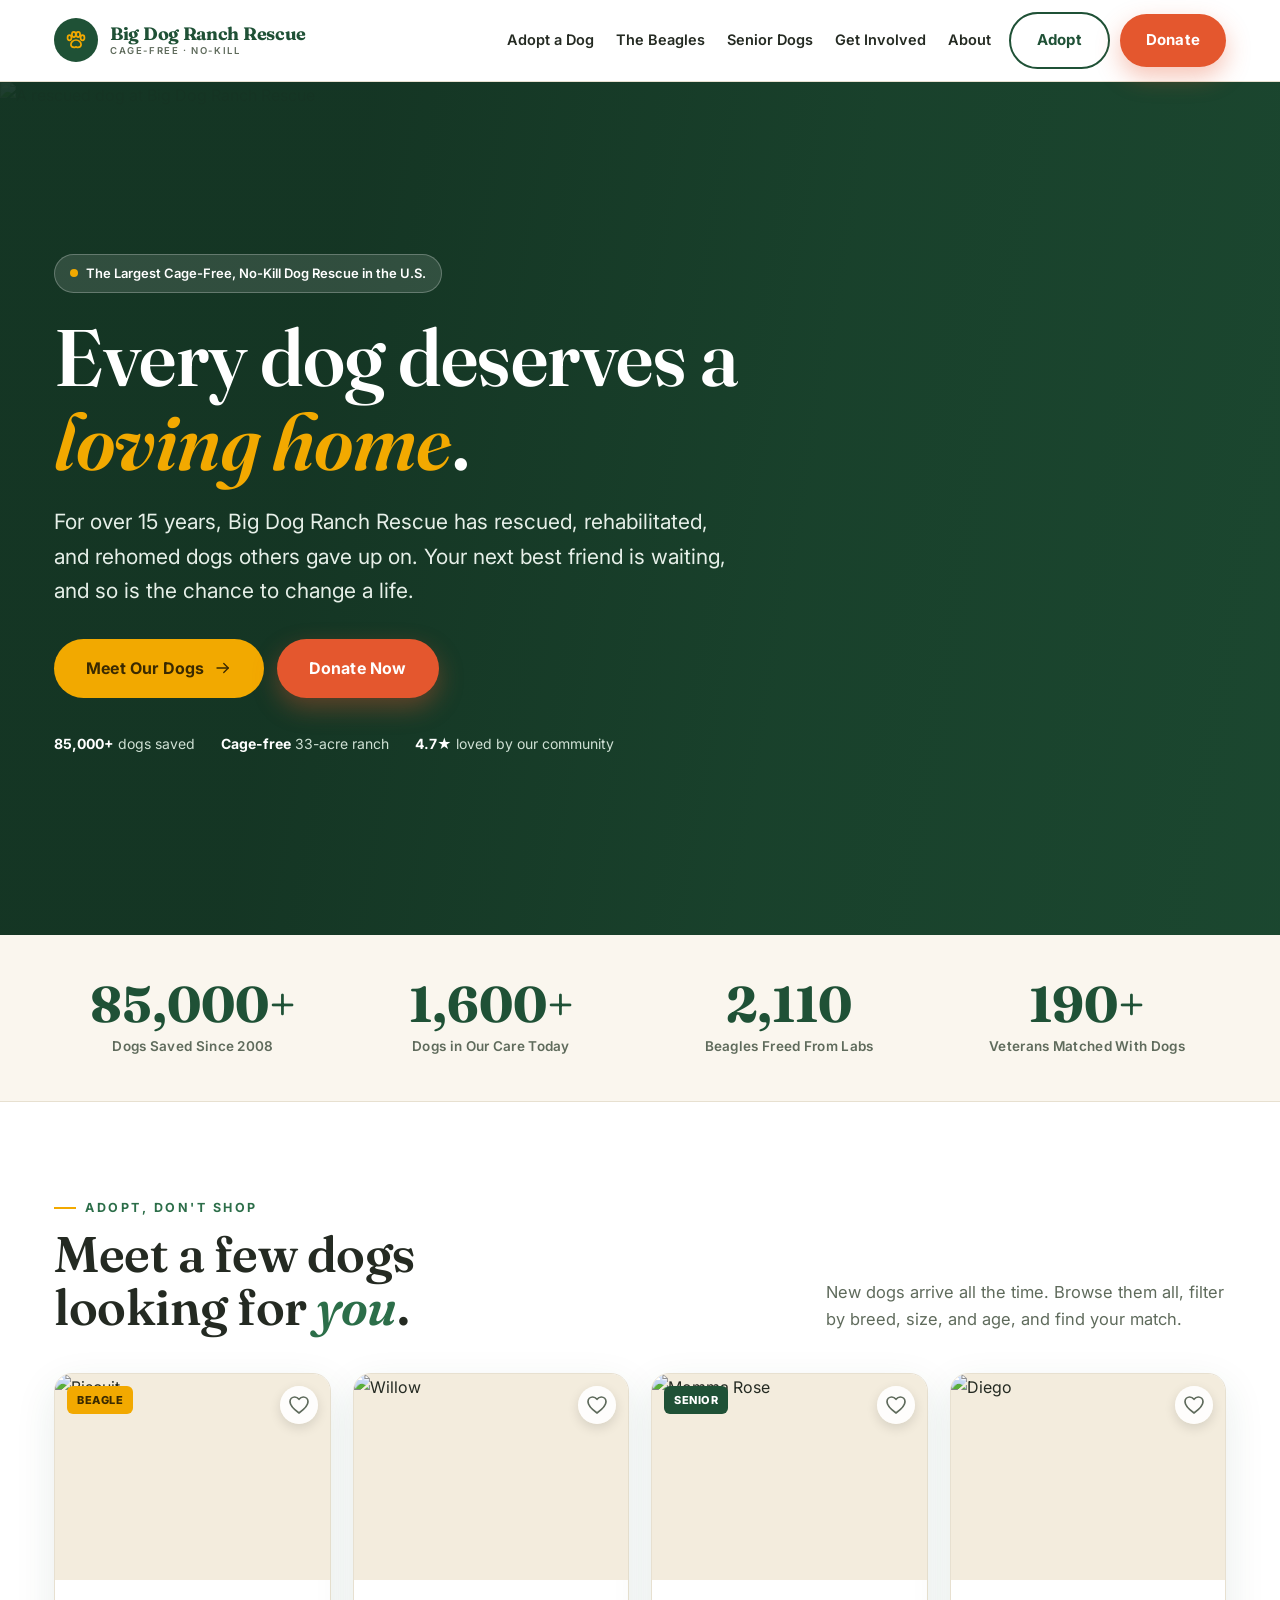
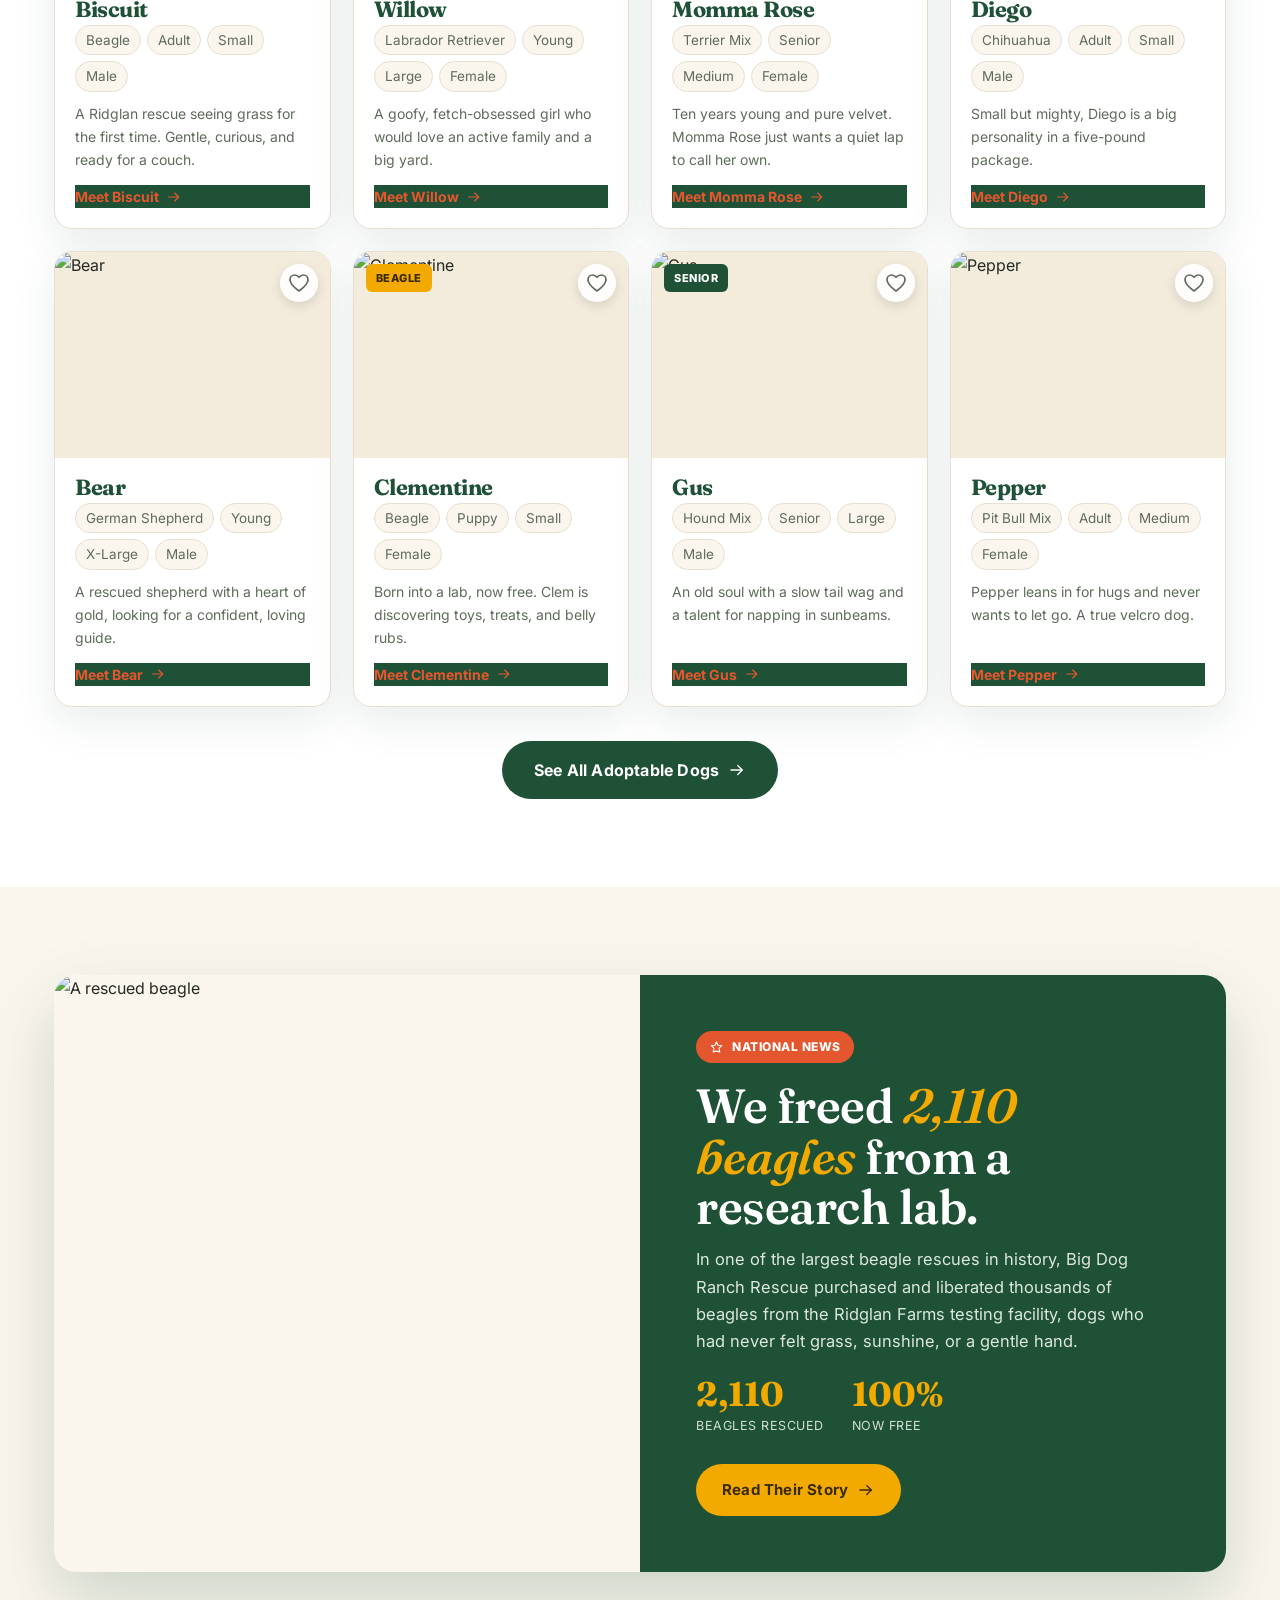
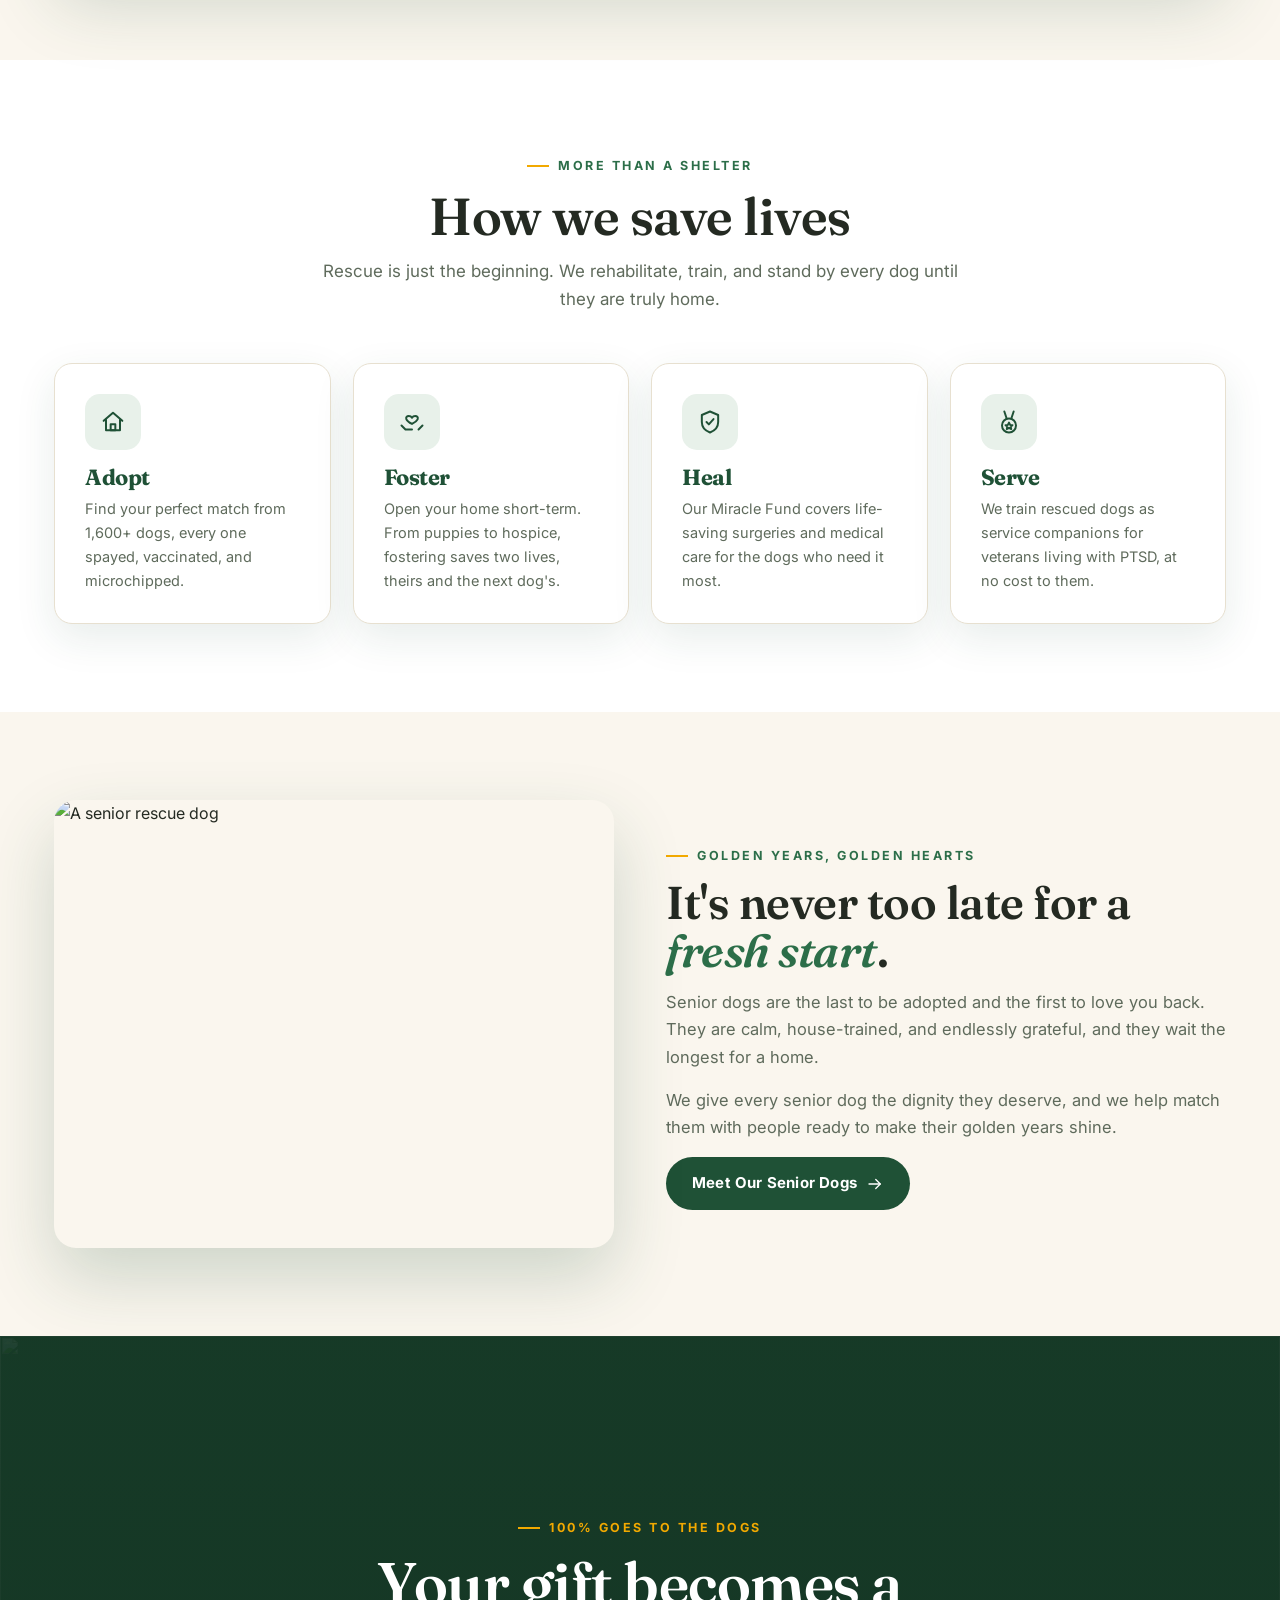
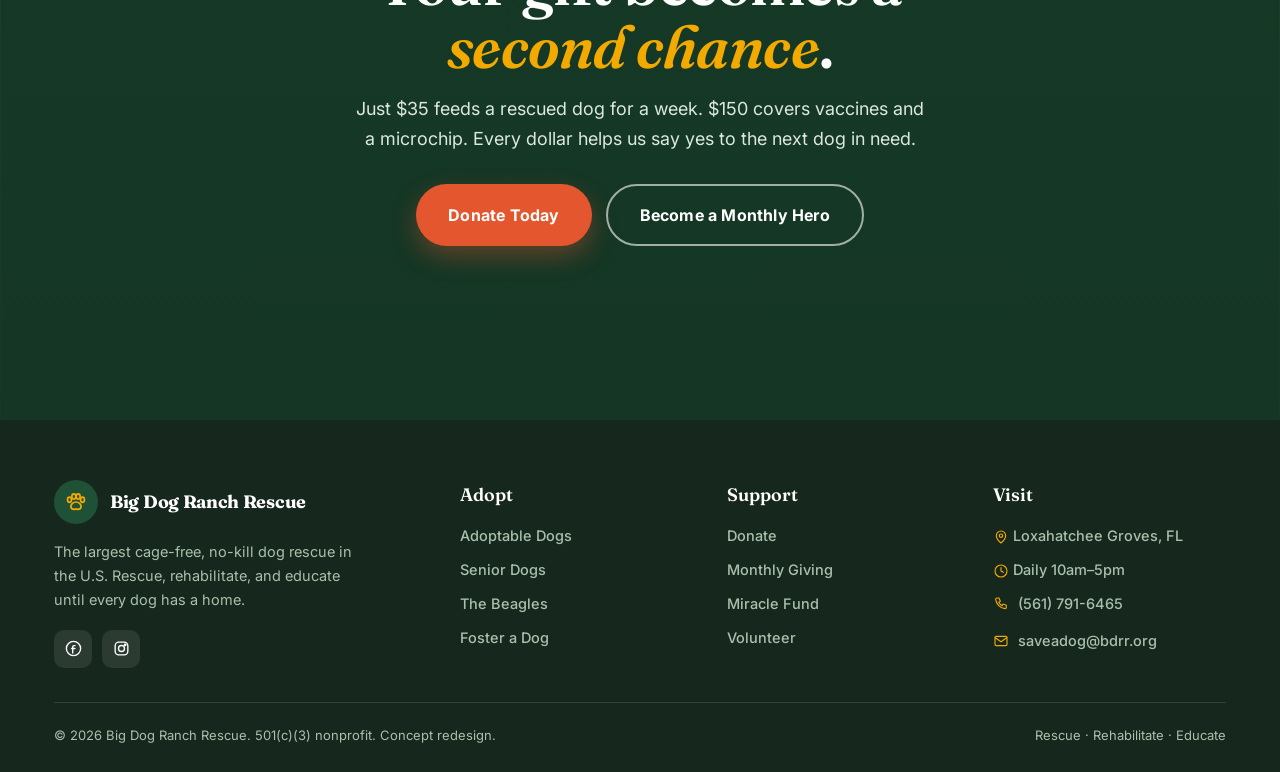
==== index.html @ afd56306 "Concept redesign for Big Dog Ranch Rescue Modern donation-focused site: home, adoptable dogs with li" ====
<!DOCTYPE html>
<html lang="en">
<head>
<meta charset="UTF-8" />
<meta name="viewport" content="width=device-width, initial-scale=1.0" />
<title>Big Dog Ranch Rescue | The Largest Cage-Free, No-Kill Dog Rescue in the U.S.</title>
<meta name="description" content="Big Dog Ranch Rescue is the largest cage-free, no-kill dog rescue in the U.S. Adopt, foster, volunteer, or donate and help us save every dog. Serving Florida & Alabama since 2008." />
<meta name="theme-color" content="#1f5136" />
<link rel="preconnect" href="https://fonts.googleapis.com" />
<link rel="preconnect" href="https://fonts.gstatic.com" crossorigin />
<link href="https://fonts.googleapis.com/css2?family=Fraunces:ital,opsz,wght@0,9..144,500;0,9..144,600;0,9..144,700;1,9..144,500;1,9..144,600&family=Inter:wght@400;500;600;700;800&display=swap" rel="stylesheet" />
<link rel="stylesheet" href="assets/styles.css" />
</head>
<body>

<header class="nav"><div class="wrap">
  <a href="index.html" class="brand">
    <span class="mark"><svg class="i"><use href="#i-paw"/></svg></span>
    <span class="bn">Big Dog Ranch Rescue<small>Cage-Free &middot; No-Kill</small></span>
  </a>
  <nav class="links" id="navlinks">
    <a href="dogs.html">Adopt a Dog</a>
    <a href="beagles.html">The Beagles</a>
    <a href="seniors.html">Senior Dogs</a>
    <a href="get-involved.html">Get Involved</a>
    <a href="about.html">About</a>
  </nav>
  <div class="nav-cta">
    <a href="dogs.html" class="btn btn-out">Adopt</a>
    <a href="donate.html" class="btn btn-donate">Donate</a>
    <button class="menu-btn" id="menuBtn" aria-label="Menu"><span></span><span></span><span></span></button>
  </div>
</div></header>

<!-- HERO -->
<section class="hero">
  <div class="bg"><img src="https://placedog.net/1700/1000?id=200" alt="A rescued dog at Big Dog Ranch Rescue" /></div>
  <div class="wrap">
    <span class="pill"><span class="dot"></span> The Largest Cage-Free, No-Kill Dog Rescue in the U.S.</span>
    <h1>Every dog deserves a <em>loving home</em>.</h1>
    <p class="lead">For over 15 years, Big Dog Ranch Rescue has rescued, rehabilitated, and rehomed dogs others gave up on. Your next best friend is waiting, and so is the chance to change a life.</p>
    <div class="hero-actions">
      <a href="dogs.html" class="btn btn-gold btn-lg">Meet Our Dogs <svg class="i"><use href="#i-arrow"/></svg></a>
      <a href="donate.html" class="btn btn-donate btn-lg">Donate Now</a>
    </div>
    <div class="hero-trust">
      <span><b>85,000+</b> dogs saved</span>
      <span><b>Cage-free</b> 33-acre ranch</span>
      <span><b>4.7&#9733;</b> loved by our community</span>
    </div>
  </div>
</section>

<!-- STATS -->
<section class="stats" data-stats style="padding:0">
  <div class="wrap">
    <div class="stat"><b data-count="85000" data-suffix="+">0</b><span>Dogs Saved Since 2008</span></div>
    <div class="stat"><b data-count="1600" data-suffix="+">0</b><span>Dogs in Our Care Today</span></div>
    <div class="stat"><b data-count="2110">0</b><span>Beagles Freed From Labs</span></div>
    <div class="stat"><b data-count="190" data-suffix="+">0</b><span>Veterans Matched With Dogs</span></div>
  </div>
</section>

<!-- FEATURED DOGS -->
<section>
  <div class="wrap">
    <div class="head-row">
      <div>
        <span class="eyebrow">Adopt, Don't Shop</span>
        <h2>Meet a few dogs looking for <em>you</em>.</h2>
      </div>
      <p>New dogs arrive all the time. Browse them all, filter by breed, size, and age, and find your match.</p>
    </div>
    <div class="dog-grid" id="featured-dogs"></div>
    <div style="text-align:center;margin-top:34px">
      <a href="dogs.html" class="btn btn-green btn-lg">See All Adoptable Dogs <svg class="i"><use href="#i-arrow"/></svg></a>
    </div>
  </div>
</section>

<!-- BEAGLE FEATURE -->
<section class="cream">
  <div class="wrap">
    <div class="feature">
      <div class="ph"><img src="https://placedog.net/900/900?id=16" alt="A rescued beagle" /></div>
      <div class="tx">
        <span class="tag"><svg class="i" style="width:15px;height:15px"><use href="#i-star"/></svg> National News</span>
        <h2>We freed <em>2,110 beagles</em> from a research lab.</h2>
        <p>In one of the largest beagle rescues in history, Big Dog Ranch Rescue purchased and liberated thousands of beagles from the Ridglan Farms testing facility, dogs who had never felt grass, sunshine, or a gentle hand.</p>
        <div class="fstats">
          <div><b>2,110</b><span>Beagles Rescued</span></div>
          <div><b>100%</b><span>Now Free</span></div>
        </div>
        <a href="beagles.html" class="btn btn-gold">Read Their Story <svg class="i"><use href="#i-arrow"/></svg></a>
      </div>
    </div>
  </div>
</section>

<!-- WAYS WE HELP -->
<section>
  <div class="wrap">
    <div class="section-head">
      <span class="eyebrow center">More Than a Shelter</span>
      <h2>How we save lives</h2>
      <p>Rescue is just the beginning. We rehabilitate, train, and stand by every dog until they are truly home.</p>
    </div>
    <div class="help-grid">
      <div class="help"><div class="ic"><svg class="i"><use href="#i-home"/></svg></div><h3>Adopt</h3><p>Find your perfect match from 1,600+ dogs, every one spayed, vaccinated, and microchipped.</p></div>
      <div class="help"><div class="ic"><svg class="i"><use href="#i-handheart"/></svg></div><h3>Foster</h3><p>Open your home short-term. From puppies to hospice, fostering saves two lives, theirs and the next dog's.</p></div>
      <div class="help"><div class="ic"><svg class="i"><use href="#i-shield"/></svg></div><h3>Heal</h3><p>Our Miracle Fund covers life-saving surgeries and medical care for the dogs who need it most.</p></div>
      <div class="help"><div class="ic"><svg class="i"><use href="#i-medal"/></svg></div><h3>Serve</h3><p>We train rescued dogs as service companions for veterans living with PTSD, at no cost to them.</p></div>
    </div>
  </div>
</section>

<!-- SENIOR TEASER -->
<section class="cream">
  <div class="wrap">
    <div class="split">
      <div class="media"><img src="https://placedog.net/800/650?id=38" alt="A senior rescue dog" /></div>
      <div>
        <span class="eyebrow">Golden Years, Golden Hearts</span>
        <h2>It's never too late for a <em>fresh start</em>.</h2>
        <p>Senior dogs are the last to be adopted and the first to love you back. They are calm, house-trained, and endlessly grateful, and they wait the longest for a home.</p>
        <p>We give every senior dog the dignity they deserve, and we help match them with people ready to make their golden years shine.</p>
        <a href="seniors.html" class="btn btn-green">Meet Our Senior Dogs <svg class="i"><use href="#i-arrow"/></svg></a>
      </div>
    </div>
  </div>
</section>

<!-- DONATE CTA -->
<section class="cta">
  <div class="bg"><img src="https://placedog.net/1600/700?id=95" alt="" /></div>
  <div class="wrap">
    <span class="eyebrow center light" style="justify-content:center">100% Goes to the Dogs</span>
    <h2>Your gift becomes a <em>second chance</em>.</h2>
    <p>Just $35 feeds a rescued dog for a week. $150 covers vaccines and a microchip. Every dollar helps us say yes to the next dog in need.</p>
    <div class="acts">
      <a href="donate.html" class="btn btn-donate btn-lg">Donate Today</a>
      <a href="get-involved.html" class="btn btn-out light btn-lg">Become a Monthly Hero</a>
    </div>
  </div>
</section>

<!-- FOOTER -->
<footer>
  <div class="wrap">
    <div class="foot-grid">
      <div>
        <a href="index.html" class="brand"><span class="mark"><svg class="i"><use href="#i-paw"/></svg></span><span class="bn" style="color:#fff">Big Dog Ranch Rescue</span></a>
        <p class="blurb">The largest cage-free, no-kill dog rescue in the U.S. Rescue, rehabilitate, and educate until every dog has a home.</p>
        <div class="socials">
          <a href="https://www.facebook.com/bigdogranchrescue" target="_blank" rel="noopener" aria-label="Facebook"><svg class="i"><use href="#i-facebook"/></svg></a>
          <a href="https://www.instagram.com/bigdogranchrescue" target="_blank" rel="noopener" aria-label="Instagram"><svg class="i"><use href="#i-instagram"/></svg></a>
        </div>
      </div>
      <div><h4>Adopt</h4><ul class="foot-links"><li><a href="dogs.html">Adoptable Dogs</a></li><li><a href="seniors.html">Senior Dogs</a></li><li><a href="beagles.html">The Beagles</a></li><li><a href="get-involved.html">Foster a Dog</a></li></ul></div>
      <div><h4>Support</h4><ul class="foot-links"><li><a href="donate.html">Donate</a></li><li><a href="donate.html">Monthly Giving</a></li><li><a href="donate.html">Miracle Fund</a></li><li><a href="get-involved.html">Volunteer</a></li></ul></div>
      <div><h4>Visit</h4><ul class="foot-links"><li><svg class="i"><use href="#i-pin"/></svg> Loxahatchee Groves, FL</li><li><svg class="i"><use href="#i-clock"/></svg> Daily 10am&ndash;5pm</li><li><a href="tel:+15617916465"><svg class="i"><use href="#i-phone"/></svg> (561) 791-6465</a></li><li><a href="mailto:saveadog@bdrr.org"><svg class="i"><use href="#i-mail"/></svg> saveadog@bdrr.org</a></li></ul></div>
    </div>
    <div class="foot-bottom"><span>&copy; 2026 Big Dog Ranch Rescue. 501(c)(3) nonprofit. Concept redesign.</span><span>Rescue &middot; Rehabilitate &middot; Educate</span></div>
  </div>
</footer>

<script src="assets/site.js"></script>
</body>
</html>
---- assets/styles.css ----
/* ===== Big Dog Ranch Rescue - redesign (concept) ===== */
:root{
  --green:#1f5136; --green-2:#2c6e49; --green-soft:#e8f1ea;
  --gold:#f2a900; --gold-deep:#d98e00;
  --coral:#e4572e; --coral-deep:#c8431f;
  --ink:#242a22; --muted:#5f6b5c; --line:#e7e0d0;
  --cream:#faf6ee; --cream-2:#f3ecdd; --paper:#ffffff;
  --radius:18px; --shadow:0 14px 40px rgba(31,81,54,.10); --shadow-lg:0 30px 70px rgba(31,81,54,.20);
  --maxw:1220px;
}
*{box-sizing:border-box;margin:0;padding:0}
html{scroll-behavior:smooth;overflow-x:clip}
body{font-family:"Inter",system-ui,-apple-system,Segoe UI,Roboto,sans-serif;color:var(--ink);background:var(--paper);line-height:1.65;-webkit-font-smoothing:antialiased;overflow-x:clip;max-width:100%}
h1,h2,h3,.display{font-family:"Fraunces","Georgia",serif;font-weight:600;line-height:1.05;letter-spacing:-.5px}
a{color:inherit;text-decoration:none}
img{max-width:100%;display:block}
.wrap{max-width:var(--maxw);margin:0 auto;padding:0 24px}
.i{width:24px;height:24px;fill:none;stroke:currentColor;stroke-width:1.7;stroke-linecap:round;stroke-linejoin:round;display:inline-block;vertical-align:middle;flex:0 0 auto}
.eyebrow{text-transform:uppercase;letter-spacing:2.5px;font-weight:700;font-size:12.5px;color:var(--green-2);display:inline-flex;align-items:center;gap:9px}
.eyebrow::before{content:"";width:22px;height:2px;background:var(--gold)}
.eyebrow.center{justify-content:center}
.eyebrow.light{color:var(--gold)}
.btn{display:inline-flex;align-items:center;gap:9px;font-weight:700;font-size:15px;letter-spacing:.2px;padding:14px 26px;border-radius:999px;transition:.18s transform,.18s box-shadow,.18s background,.18s color;cursor:pointer;border:0;font-family:"Inter",sans-serif}
.btn .i{width:18px;height:18px}
.btn-donate{background:var(--coral);color:#fff;box-shadow:0 10px 24px rgba(228,87,46,.35)}
.btn-donate:hover{background:var(--coral-deep);transform:translateY(-2px)}
.btn-green{background:var(--green);color:#fff}
.btn-green:hover{background:var(--green-2);transform:translateY(-2px)}
.btn-gold{background:var(--gold);color:#3a2a00}
.btn-gold:hover{background:var(--gold-deep);transform:translateY(-2px)}
.btn-out{background:transparent;color:var(--green);border:2px solid var(--green)}
.btn-out:hover{background:var(--green);color:#fff}
.btn-out.light{color:#fff;border-color:rgba(255,255,255,.6)}
.btn-out.light:hover{background:#fff;color:var(--green)}
.btn-lg{padding:16px 32px;font-size:16px}

/* NAV */
header.nav{position:sticky;top:0;z-index:60;background:rgba(255,255,255,.92);backdrop-filter:blur(12px);border-bottom:1px solid var(--line)}
.nav .wrap{display:flex;align-items:center;gap:18px;padding:12px 24px}
.brand{display:flex;align-items:center;gap:12px;flex:0 0 auto}
.brand .mark{width:44px;height:44px;border-radius:50%;background:var(--green);display:grid;place-items:center;color:var(--gold)}
.brand .mark .i{width:26px;height:26px;stroke-width:1.6}
.brand .bn{font-family:"Fraunces",serif;font-weight:700;font-size:18px;color:var(--green);line-height:1;letter-spacing:-.3px}
.brand .bn small{display:block;font-family:"Inter";font-weight:600;font-size:9.5px;letter-spacing:1.6px;color:var(--muted);text-transform:uppercase;margin-top:3px}
nav.links{display:flex;gap:22px;align-items:center;margin-left:auto}
nav.links a{font-weight:600;font-size:14.5px;color:var(--ink);white-space:nowrap;transition:.15s color}
nav.links a:hover,nav.links a.active{color:var(--green-2)}
.nav-cta{display:flex;gap:10px;align-items:center;flex:0 0 auto}
.menu-btn{display:none;background:none;border:0;cursor:pointer;flex-direction:column;gap:5px;padding:8px}
.menu-btn span{width:26px;height:2.5px;background:var(--green);border-radius:2px}

/* HERO */
.hero{position:relative;overflow:hidden;background:var(--green)}
.hero .bg{position:absolute;inset:0}
.hero .bg img{width:100%;height:100%;object-fit:cover}
.hero .bg::after{content:"";position:absolute;inset:0;background:linear-gradient(100deg,rgba(20,52,35,.94) 26%,rgba(20,52,35,.55) 62%,rgba(20,52,35,.35))}
.hero .wrap{position:relative;z-index:2;padding:84px 24px 92px;color:#fff}
.hero .pill{display:inline-flex;align-items:center;gap:8px;background:rgba(255,255,255,.12);border:1px solid rgba(255,255,255,.25);color:#fff;padding:8px 15px;border-radius:999px;font-size:13px;font-weight:600;margin-bottom:22px}
.hero .pill .dot{width:8px;height:8px;border-radius:50%;background:var(--gold)}
.hero h1{font-size:clamp(42px,6.6vw,80px);font-weight:600;max-width:16ch;color:#fff}
.hero h1 em{font-style:italic;color:var(--gold)}
.hero p.lead{font-size:clamp(17px,2.1vw,21px);max-width:52ch;margin:22px 0 30px;color:#e6efe8}
.hero-actions{display:flex;gap:13px;flex-wrap:wrap;align-items:center}
.hero-trust{margin-top:34px;display:flex;gap:26px;flex-wrap:wrap;align-items:center;color:#cfe0d4;font-size:14px}
.hero-trust b{color:#fff}

/* STAT BAND */
.stats{background:var(--cream);border-bottom:1px solid var(--line)}
.stats .wrap{display:grid;grid-template-columns:repeat(4,1fr);gap:20px;padding:44px 24px}
.stat{text-align:center}
.stat b{display:block;font-family:"Fraunces",serif;font-weight:700;font-size:clamp(34px,4.5vw,50px);color:var(--green);line-height:1}
.stat span{font-size:13.5px;color:var(--muted);font-weight:600;letter-spacing:.3px;margin-top:6px;display:block}

/* SECTION */
section{padding:88px 0}
.section-head{text-align:center;max-width:640px;margin:0 auto 50px}
.section-head h2{font-size:clamp(32px,4.6vw,52px);color:var(--ink);margin-top:12px}
.section-head p{color:var(--muted);font-size:17px;margin-top:14px}
.section-head h2 em,.head-row h2 em{font-style:italic;color:var(--green-2)}
.head-row{display:flex;justify-content:space-between;align-items:flex-end;gap:28px;margin-bottom:40px;flex-wrap:wrap}
.head-row h2{font-size:clamp(30px,4.4vw,50px);color:var(--ink);max-width:16ch;margin-top:10px}
.head-row p{color:var(--muted);max-width:40ch;font-size:16.5px}
.cream{background:var(--cream)}
.green-sec{background:var(--green);color:#fff}
.green-sec .section-head h2{color:#fff}
.green-sec .section-head p{color:#cfe0d4}

/* DOG CARDS */
.dog-grid{display:grid;grid-template-columns:repeat(4,1fr);gap:22px}
.dog{background:#fff;border:1px solid var(--line);border-radius:var(--radius);overflow:hidden;box-shadow:var(--shadow);transition:.2s transform,.2s box-shadow;display:flex;flex-direction:column}
.dog:hover{transform:translateY(-6px);box-shadow:var(--shadow-lg)}
.dog .ph{position:relative;aspect-ratio:4/3;overflow:hidden;background:var(--cream-2)}
.dog .ph img{width:100%;height:100%;object-fit:cover;transition:.4s transform}
.dog:hover .ph img{transform:scale(1.06)}
.dog .fav{position:absolute;top:12px;right:12px;width:38px;height:38px;border-radius:50%;background:rgba(255,255,255,.92);border:0;display:grid;place-items:center;cursor:pointer;color:var(--muted);box-shadow:0 4px 12px rgba(0,0,0,.12);transition:.15s}
.dog .fav:hover{transform:scale(1.1)}
.dog .fav.on{color:var(--coral)}
.dog .fav.on .i{fill:var(--coral)}
.dog .badge{position:absolute;left:12px;top:12px;background:var(--gold);color:#3a2a00;font-weight:800;font-size:11px;letter-spacing:.5px;text-transform:uppercase;padding:5px 10px;border-radius:6px}
.dog .badge.senior{background:var(--green);color:#fff}
.dog .tx{padding:18px 20px 20px;display:flex;flex-direction:column;flex:1}
.dog h3{font-family:"Fraunces",serif;font-size:22px;color:var(--green);font-weight:700}
.dog .meta{color:var(--muted);font-size:13.5px;margin:4px 0 10px;display:flex;flex-wrap:wrap;gap:6px}
.dog .meta span{background:var(--cream);border:1px solid var(--line);border-radius:999px;padding:3px 10px}
.dog p{color:var(--muted);font-size:14px;flex:1}
.dog .cta{margin-top:14px;font-weight:700;color:var(--coral);font-size:14px;display:inline-flex;align-items:center;gap:7px}
.dog .cta .i{width:16px;height:16px;transition:.2s transform}
.dog:hover .cta .i{transform:translateX(4px)}

/* FILTER BAR */
.filters{background:#fff;border:1px solid var(--line);border-radius:var(--radius);padding:18px;box-shadow:var(--shadow);margin-bottom:14px;position:sticky;top:76px;z-index:20}
.filters .row{display:grid;grid-template-columns:2fr repeat(4,1fr) auto;gap:12px;align-items:center}
.filters .search{position:relative}
.filters .search .i{position:absolute;left:14px;top:50%;transform:translateY(-50%);color:var(--muted);width:20px;height:20px}
.filters input,.filters select{font-family:"Inter";font-size:14.5px;padding:12px 14px;border:1.5px solid var(--line);border-radius:10px;background:var(--cream);color:var(--ink);width:100%}
.filters .search input{padding-left:42px}
.filters input:focus,.filters select:focus{outline:2px solid var(--green-2);border-color:transparent;background:#fff}
.filters .reset{background:none;border:0;color:var(--muted);font-weight:600;font-size:13.5px;cursor:pointer;white-space:nowrap;padding:8px}
.filters .reset:hover{color:var(--coral)}
.result-count{color:var(--muted);font-size:14px;margin:10px 2px 22px;font-weight:600}
.no-match{text-align:center;padding:60px 20px;color:var(--muted);display:none}
.no-match.show{display:block}
.no-match .i{width:44px;height:44px;color:var(--gold);margin-bottom:12px}
.no-match b{font-family:"Fraunces",serif;font-size:22px;color:var(--green);display:block}

/* FEATURE (beagle) */
.feature{display:grid;grid-template-columns:1fr 1fr;gap:0;border-radius:22px;overflow:hidden;box-shadow:var(--shadow-lg)}
.feature .ph{position:relative;min-height:400px}
.feature .ph img{position:absolute;inset:0;width:100%;height:100%;object-fit:cover}
.feature .tx{background:var(--green);color:#fff;padding:56px}
.feature .tag{display:inline-flex;align-items:center;gap:8px;background:var(--coral);color:#fff;font-weight:800;font-size:12px;letter-spacing:.5px;text-transform:uppercase;padding:6px 13px;border-radius:999px}
.feature h2{font-size:clamp(32px,4vw,48px);color:#fff;margin:18px 0 14px}
.feature h2 em{font-style:italic;color:var(--gold)}
.feature p{color:#dce8df;font-size:16.5px;margin-bottom:16px}
.feature .fstats{display:flex;gap:28px;flex-wrap:wrap;margin:22px 0 26px}
.feature .fstats b{font-family:"Fraunces",serif;font-size:34px;color:var(--gold);display:block;line-height:1}
.feature .fstats span{font-size:12.5px;color:#cfe0d4;text-transform:uppercase;letter-spacing:.5px}

/* WAYS WE HELP / cards */
.help-grid{display:grid;grid-template-columns:repeat(4,1fr);gap:22px}
.help{background:#fff;border:1px solid var(--line);border-radius:var(--radius);padding:30px;box-shadow:var(--shadow);transition:.2s transform,.2s box-shadow}
.help:hover{transform:translateY(-5px);box-shadow:var(--shadow-lg)}
.help .ic{width:56px;height:56px;border-radius:15px;background:var(--green-soft);display:grid;place-items:center;color:var(--green);margin-bottom:16px}
.help .ic .i{width:28px;height:28px}
.help h3{font-family:"Fraunces",serif;font-size:22px;color:var(--green);font-weight:700}
.help p{color:var(--muted);font-size:14.5px;margin-top:8px}

/* SPLIT (senior teaser / generic) */
.split{display:grid;grid-template-columns:1fr 1fr;gap:52px;align-items:center}
.split .media{border-radius:22px;overflow:hidden;box-shadow:var(--shadow-lg);aspect-ratio:5/4;position:relative}
.split .media img{width:100%;height:100%;object-fit:cover}
.split h2{font-size:clamp(30px,4vw,46px);color:var(--ink);margin:12px 0 14px}
.split h2 em{font-style:italic;color:var(--green-2)}
.split p{color:var(--muted);font-size:16.5px;margin-bottom:16px}
.split.reverse .media{order:2}

/* MYTH cards (seniors) */
.myths{display:grid;grid-template-columns:repeat(3,1fr);gap:22px}
.myth{background:#fff;border:1px solid var(--line);border-radius:var(--radius);padding:28px;box-shadow:var(--shadow)}
.myth .m{color:var(--coral);font-weight:800;font-size:13px;text-transform:uppercase;letter-spacing:.5px;display:flex;align-items:center;gap:8px}
.myth .t{color:var(--green-2);font-weight:800;font-size:13px;text-transform:uppercase;letter-spacing:.5px;display:flex;align-items:center;gap:8px;margin-top:14px}
.myth h3{font-family:"Fraunces",serif;font-size:19px;color:var(--ink);margin:6px 0}
.myth p{color:var(--muted);font-size:15px;margin-top:6px}

/* DONATE TIERS */
.tiers{display:grid;grid-template-columns:repeat(3,1fr);gap:22px}
.tier{border-radius:var(--radius);padding:34px;box-shadow:var(--shadow);border:1px solid var(--line);background:#fff;display:flex;flex-direction:column}
.tier.featured{background:var(--green);color:#fff;border-color:var(--green);transform:scale(1.03)}
.tier .k{font-weight:800;text-transform:uppercase;letter-spacing:1px;font-size:12.5px;color:var(--gold-deep)}
.tier.featured .k{color:var(--gold)}
.tier .amt{font-family:"Fraunces",serif;font-size:44px;font-weight:700;color:var(--green);line-height:1;margin:8px 0}
.tier.featured .amt{color:#fff}
.tier p{color:var(--muted);font-size:15px;margin-bottom:20px}
.tier.featured p{color:#dce8df}
.tier .btn{margin-top:auto;width:100%;justify-content:center}
.give-triad{display:flex;gap:10px;justify-content:center;flex-wrap:wrap;margin-bottom:36px}
.give-triad .seg{font-weight:700;font-size:14px;padding:11px 22px;border-radius:999px;border:2px solid var(--green);color:var(--green);cursor:pointer;background:#fff}
.give-triad .seg.active{background:var(--green);color:#fff}

/* CTA band */
.cta{position:relative;overflow:hidden;color:#fff;text-align:center;background:var(--green)}
.cta .bg{position:absolute;inset:0}
.cta .bg img{width:100%;height:100%;object-fit:cover;opacity:.28}
.cta .bg::after{content:"";position:absolute;inset:0;background:linear-gradient(180deg,rgba(20,52,35,.8),rgba(20,52,35,.94))}
.cta .wrap{position:relative;z-index:2;padding:86px 24px}
.cta h2{font-size:clamp(34px,5vw,60px);color:#fff;max-width:18ch;margin:14px auto 0}
.cta h2 em{font-style:italic;color:var(--gold)}
.cta p{color:#dce8df;font-size:18px;margin:16px auto 30px;max-width:52ch}
.cta .acts{display:flex;gap:14px;justify-content:center;flex-wrap:wrap}

/* FORMS */
.rc-form{display:grid;gap:12px;max-width:520px}
.rc-form input,.rc-form select,.rc-form textarea{font-family:"Inter";font-size:15px;padding:13px 15px;border:1.5px solid var(--line);border-radius:10px;background:#fff;width:100%}
.rc-form textarea{min-height:110px;resize:vertical}
.rc-form input:focus,.rc-form textarea:focus,.rc-form select:focus{outline:2px solid var(--green-2);border-color:transparent}
.form-ok{display:none;color:var(--green-2);font-weight:700;font-size:14px}

/* PAGE HERO */
.page-hero{position:relative;overflow:hidden;background:var(--green);color:#fff}
.page-hero .bg{position:absolute;inset:0}
.page-hero .bg img{width:100%;height:100%;object-fit:cover;opacity:.32}
.page-hero .bg::after{content:"";position:absolute;inset:0;background:linear-gradient(180deg,rgba(20,52,35,.72),rgba(20,52,35,.92))}
.page-hero .wrap{position:relative;z-index:2;padding:72px 24px 64px}
.page-hero .crumb{font-weight:600;font-size:13px;letter-spacing:.5px;color:#bcd3c3;display:flex;gap:8px;align-items:center;flex-wrap:wrap}
.page-hero .crumb a:hover{color:#fff}
.page-hero h1{font-size:clamp(38px,6vw,66px);color:#fff;margin:14px 0 12px}
.page-hero h1 em{font-style:italic;color:var(--gold)}
.page-hero p{font-size:19px;color:#e6efe8;max-width:62ch}

/* TIMELINE (beagle) */
.timeline{max-width:820px;margin:0 auto;position:relative;padding-left:6px;border-left:3px solid var(--cream-2)}
.tl{position:relative;padding:0 0 36px 30px}
.tl:last-child{padding-bottom:0}
.tl::before{content:"";position:absolute;left:-11px;top:3px;width:16px;height:16px;border-radius:50%;background:var(--gold);border:3px solid #fff;box-shadow:0 0 0 3px var(--cream-2)}
.tl .d{font-weight:800;color:var(--coral);font-size:13px;text-transform:uppercase;letter-spacing:1px}
.tl h3{font-family:"Fraunces",serif;font-size:21px;color:var(--green);margin:3px 0 5px}
.tl p{color:var(--muted);font-size:15.5px}

/* prose */
.prose p{font-size:17px;color:var(--muted);margin-bottom:16px}
.prose h2{font-size:clamp(28px,3.6vw,40px);color:var(--ink);margin:6px 0 16px}
.note{text-align:center;color:var(--muted);font-size:13px;margin-top:22px;font-style:italic}

/* FOOTER */
footer{background:#16281d;color:#a9c0ac;padding:60px 0 26px}
.foot-grid{display:grid;grid-template-columns:1.6fr 1fr 1fr 1fr;gap:34px;padding-bottom:34px;border-bottom:1px solid rgba(255,255,255,.12)}
footer .brand .bn{color:#fff}
footer p.blurb{margin-top:16px;font-size:14.5px;max-width:34ch}
footer h4{color:#fff;font-family:"Fraunces",serif;font-size:18px;margin-bottom:14px;font-weight:600}
.foot-links{list-style:none;display:grid;gap:10px;font-size:14.5px;font-weight:500}
.foot-links a{display:inline-flex;align-items:center;gap:9px}
.foot-links .i{width:16px;height:16px;color:var(--gold)}
footer a:hover{color:#fff}
.socials{display:flex;gap:10px;margin-top:18px}
.socials a{width:38px;height:38px;border-radius:10px;background:rgba(255,255,255,.09);display:grid;place-items:center;color:#fff}
.socials a:hover{background:var(--gold);color:#16281d}
.socials .i{width:19px;height:19px}
.foot-bottom{padding-top:22px;display:flex;justify-content:space-between;gap:14px;flex-wrap:wrap;font-size:13px}

/* RESPONSIVE */
@media(max-width:1040px){
  .dog-grid,.help-grid{grid-template-columns:repeat(3,1fr)}
  .feature,.split,.tiers,.myths{grid-template-columns:1fr}
  .split.reverse .media{order:0}
  .feature .ph{min-height:280px}
  .stats .wrap{grid-template-columns:1fr 1fr}
  .foot-grid{grid-template-columns:1fr 1fr}
  .filters .row{grid-template-columns:1fr 1fr;}
  .filters{position:static}
  nav.links,.nav-cta .btn-out{display:none}
  .menu-btn{display:flex}
  nav.links.open{display:flex;position:absolute;top:100%;left:0;right:0;flex-direction:column;background:#fff;padding:20px 24px;gap:16px;border-bottom:1px solid var(--line);box-shadow:var(--shadow)}
}
@media(max-width:640px){
  .dog-grid,.help-grid{grid-template-columns:1fr 1fr}
  .filters .row{grid-template-columns:1fr}
  section{padding:60px 0}
  .feature .tx{padding:34px}
  .tier.featured{transform:none}
  .foot-grid{grid-template-columns:1fr 1fr}
}
@media(max-width:420px){
  .dog-grid{grid-template-columns:1fr}
  .stats .wrap{grid-template-columns:1fr 1fr}
}
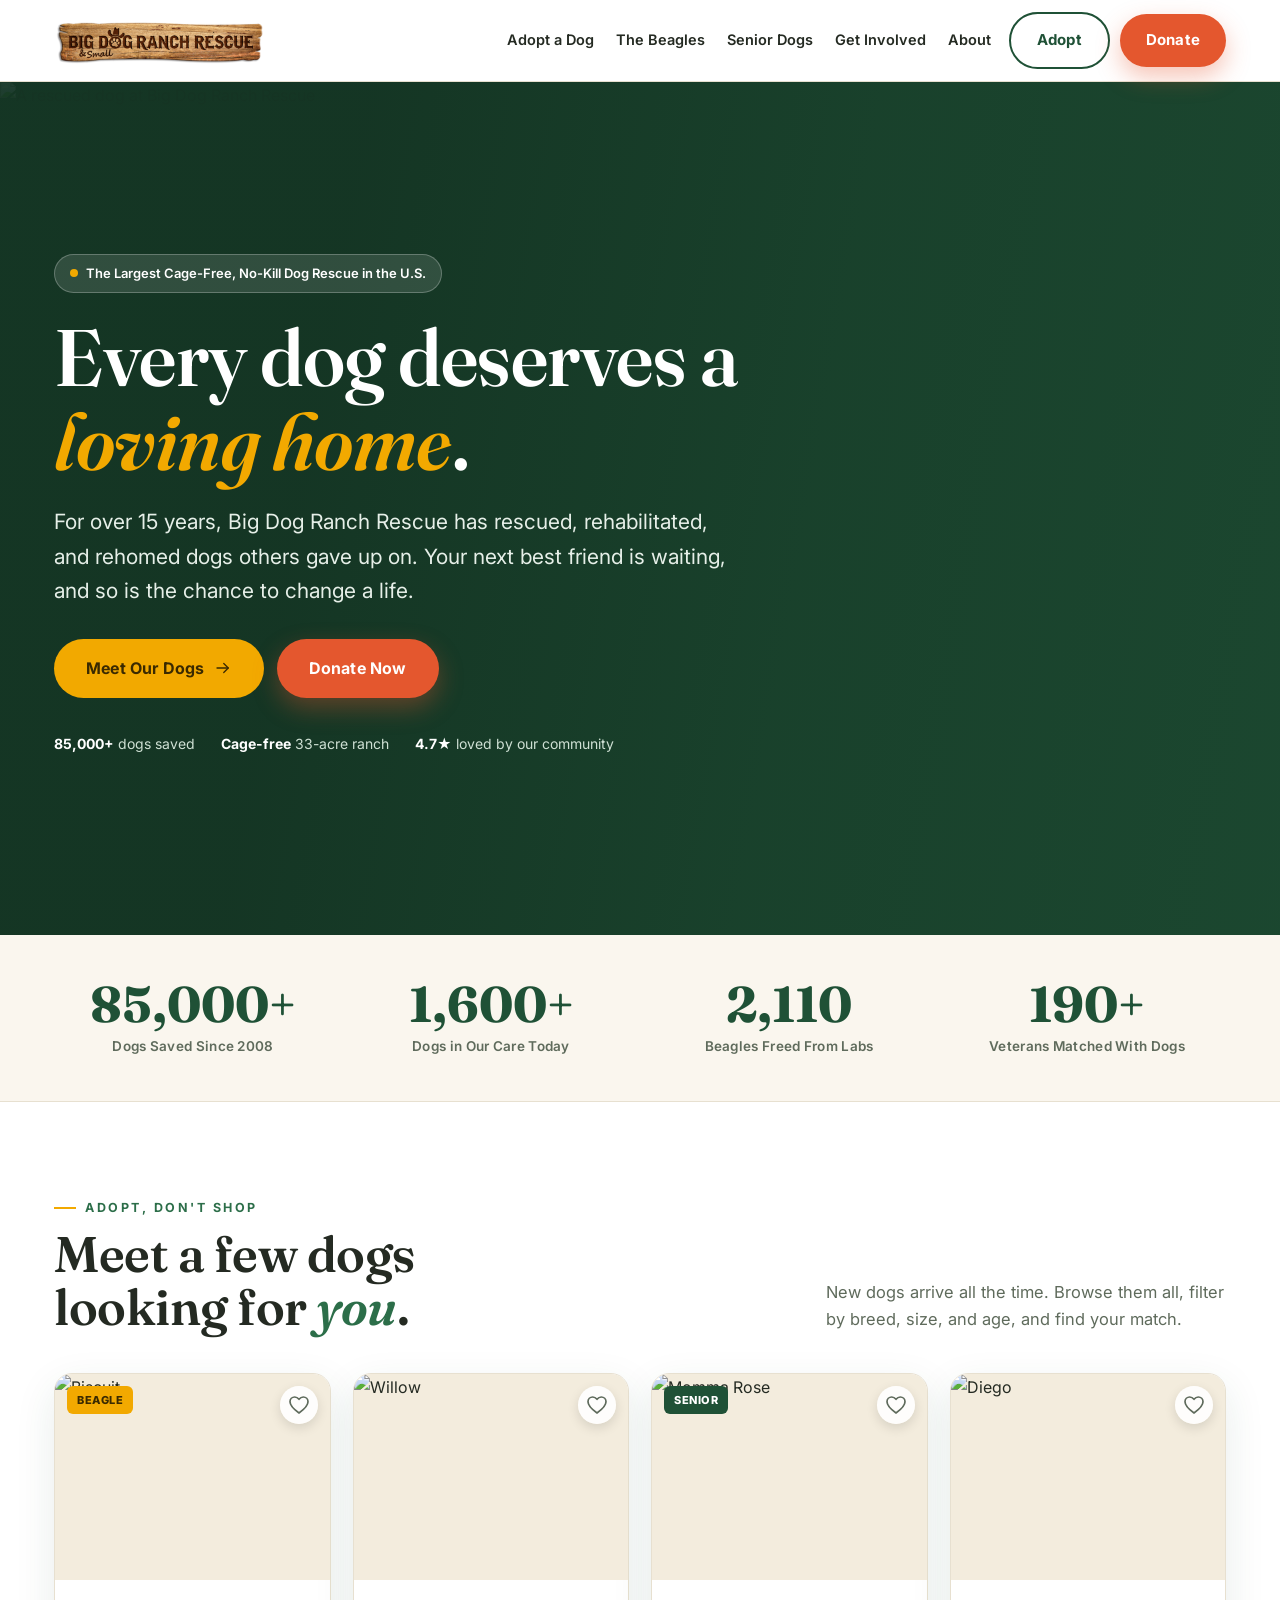
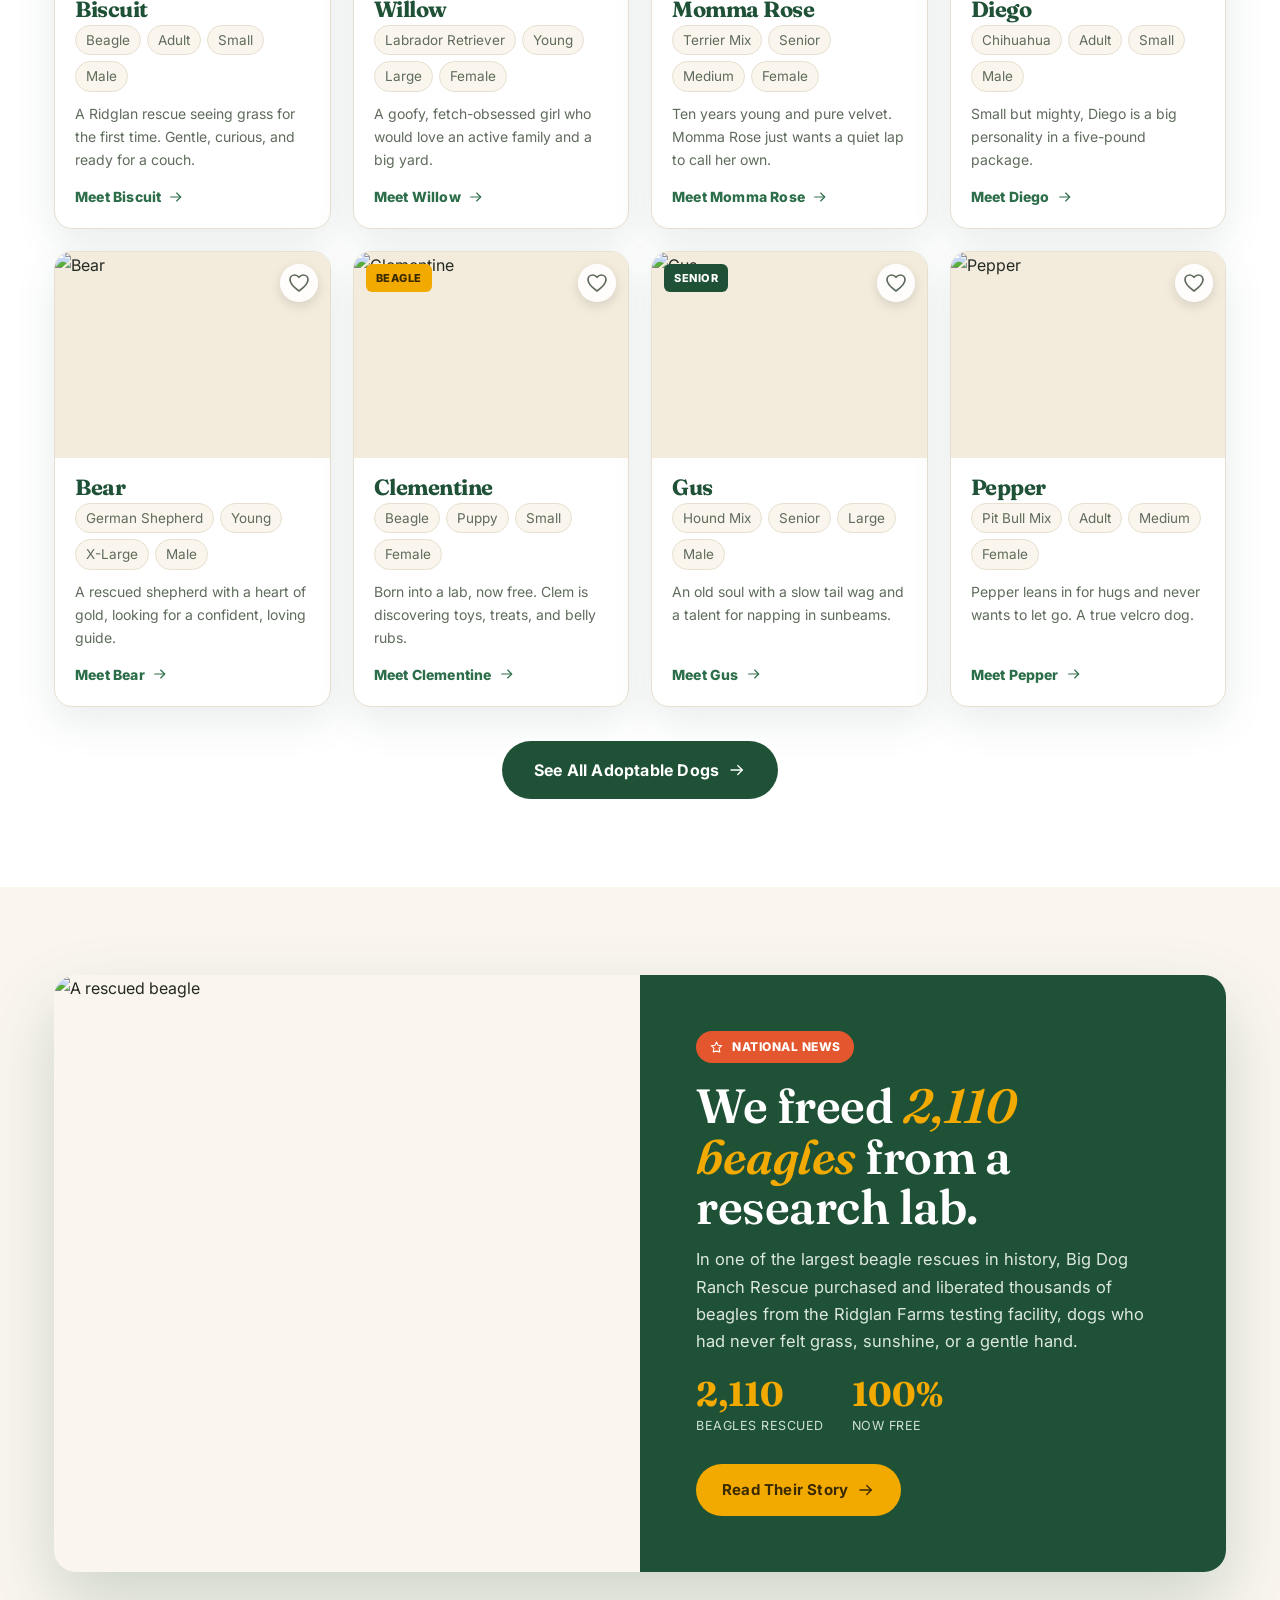
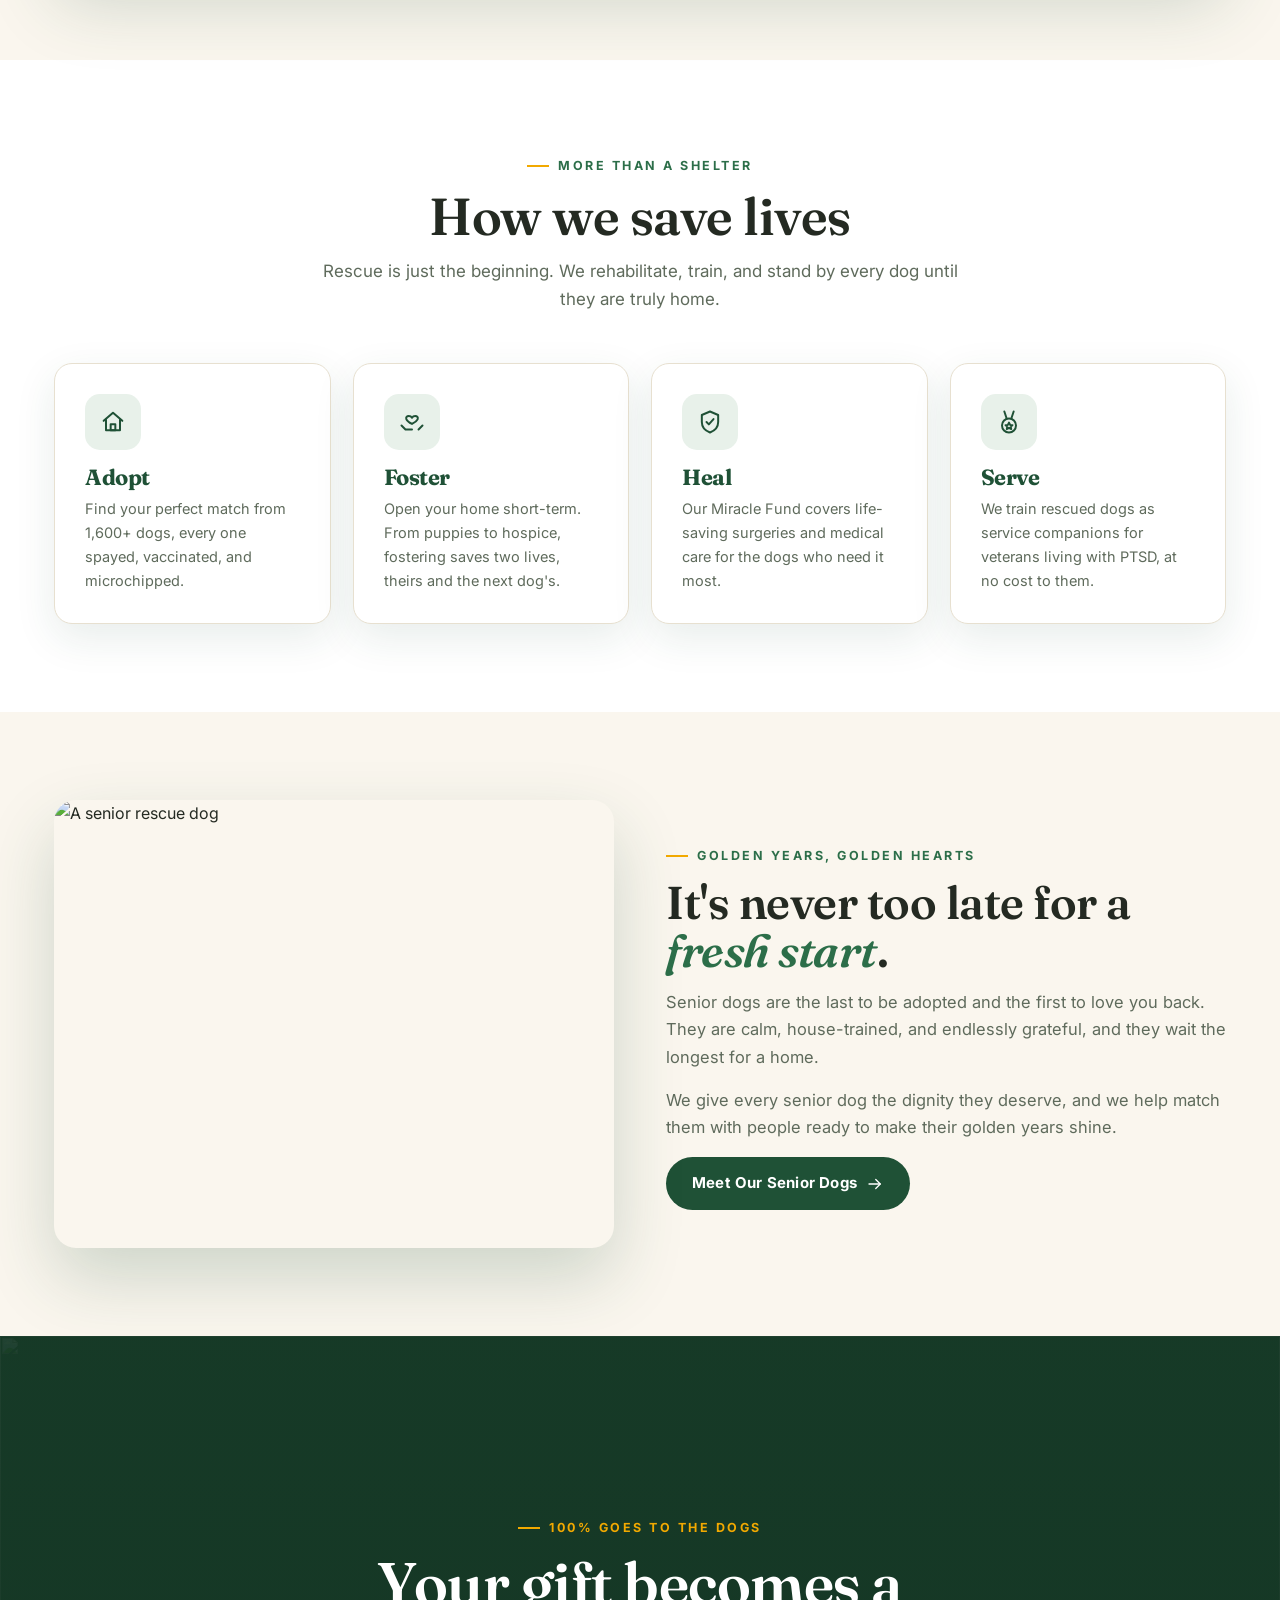
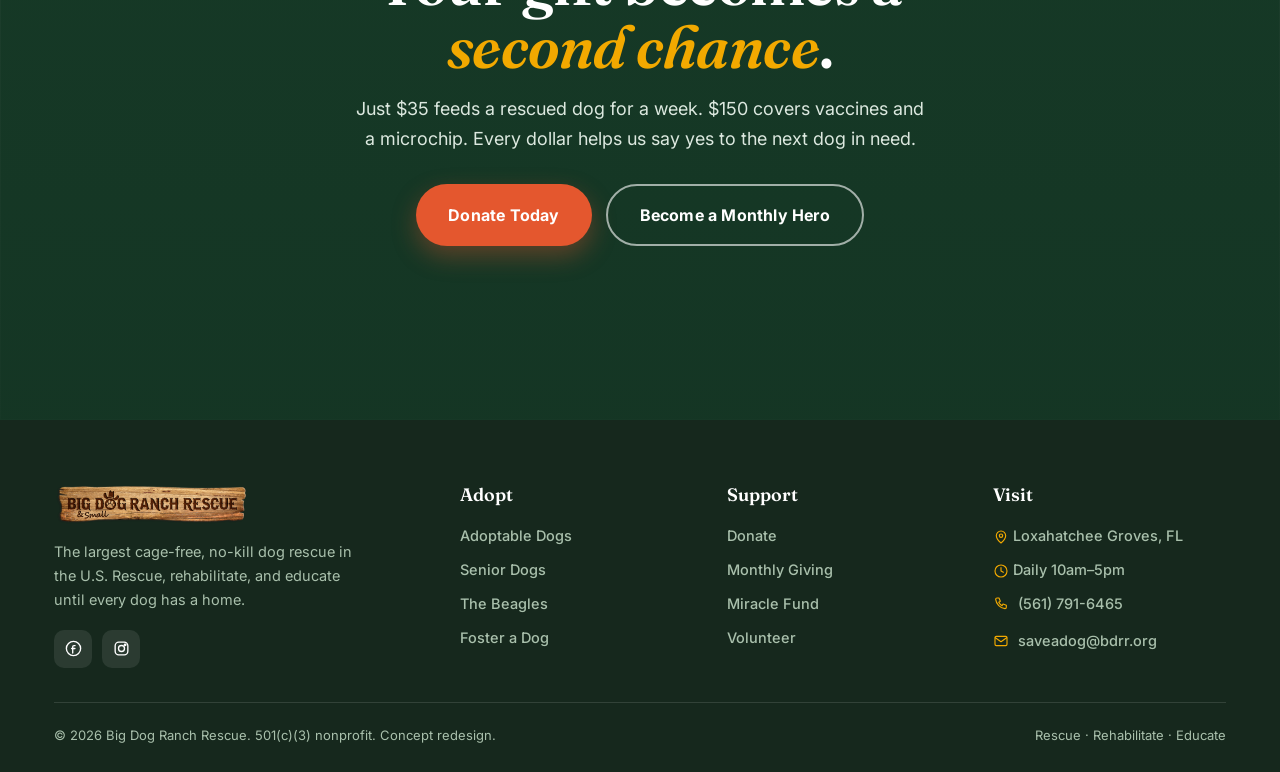
==== commit 9ecee677: "Use real BDRR logo; fix dog-card Meet button (class collision) - Replace placeholder paw wordmark wi" ====
--- a/index.html
+++ b/index.html
@@ -14,10 +14,7 @@
 <body>
 
 <header class="nav"><div class="wrap">
-  <a href="index.html" class="brand">
-    <span class="mark"><svg class="i"><use href="#i-paw"/></svg></span>
-    <span class="bn">Big Dog Ranch Rescue<small>Cage-Free &middot; No-Kill</small></span>
-  </a>
+  <a href="index.html" class="brand"><img class="logo-img" src="assets/logo-primary.png" alt="Big Dog Ranch Rescue" /></a>
   <nav class="links" id="navlinks">
     <a href="dogs.html">Adopt a Dog</a>
     <a href="beagles.html">The Beagles</a>
@@ -149,7 +146,7 @@
   <div class="wrap">
     <div class="foot-grid">
       <div>
-        <a href="index.html" class="brand"><span class="mark"><svg class="i"><use href="#i-paw"/></svg></span><span class="bn" style="color:#fff">Big Dog Ranch Rescue</span></a>
+        <a href="index.html" class="brand"><img class="logo-img" src="assets/logo-primary.png" alt="Big Dog Ranch Rescue" /></a>
         <p class="blurb">The largest cage-free, no-kill dog rescue in the U.S. Rescue, rehabilitate, and educate until every dog has a home.</p>
         <div class="socials">
           <a href="https://www.facebook.com/bigdogranchrescue" target="_blank" rel="noopener" aria-label="Facebook"><svg class="i"><use href="#i-facebook"/></svg></a>
--- a/assets/styles.css
+++ b/assets/styles.css
@@ -42,6 +42,9 @@
 .brand .mark .i{width:26px;height:26px;stroke-width:1.6}
 .brand .bn{font-family:"Fraunces",serif;font-weight:700;font-size:18px;color:var(--green);line-height:1;letter-spacing:-.3px}
 .brand .bn small{display:block;font-family:"Inter";font-weight:600;font-size:9.5px;letter-spacing:1.6px;color:var(--muted);text-transform:uppercase;margin-top:3px}
+.brand .logo-img{height:48px;width:auto;display:block}
+footer .brand .logo-img{height:44px}
+@media(max-width:640px){.brand .logo-img{height:40px}}
 nav.links{display:flex;gap:22px;align-items:center;margin-left:auto}
 nav.links a{font-weight:600;font-size:14.5px;color:var(--ink);white-space:nowrap;transition:.15s color}
 nav.links a:hover,nav.links a.active{color:var(--green-2)}
@@ -103,9 +106,10 @@
 .dog .meta{color:var(--muted);font-size:13.5px;margin:4px 0 10px;display:flex;flex-wrap:wrap;gap:6px}
 .dog .meta span{background:var(--cream);border:1px solid var(--line);border-radius:999px;padding:3px 10px}
 .dog p{color:var(--muted);font-size:14px;flex:1}
-.dog .cta{margin-top:14px;font-weight:700;color:var(--coral);font-size:14px;display:inline-flex;align-items:center;gap:7px}
-.dog .cta .i{width:16px;height:16px;transition:.2s transform}
-.dog:hover .cta .i{transform:translateX(4px)}
+.dog .meet{margin-top:14px;font-weight:800;color:var(--green-2);font-size:14px;display:inline-flex;align-items:center;gap:7px;letter-spacing:.2px}
+.dog .meet:hover{color:var(--coral)}
+.dog .meet .i{width:16px;height:16px;transition:.2s transform}
+.dog:hover .meet .i{transform:translateX(4px)}
 
 /* FILTER BAR */
 .filters{background:#fff;border:1px solid var(--line);border-radius:var(--radius);padding:18px;box-shadow:var(--shadow);margin-bottom:14px;position:sticky;top:76px;z-index:20}
